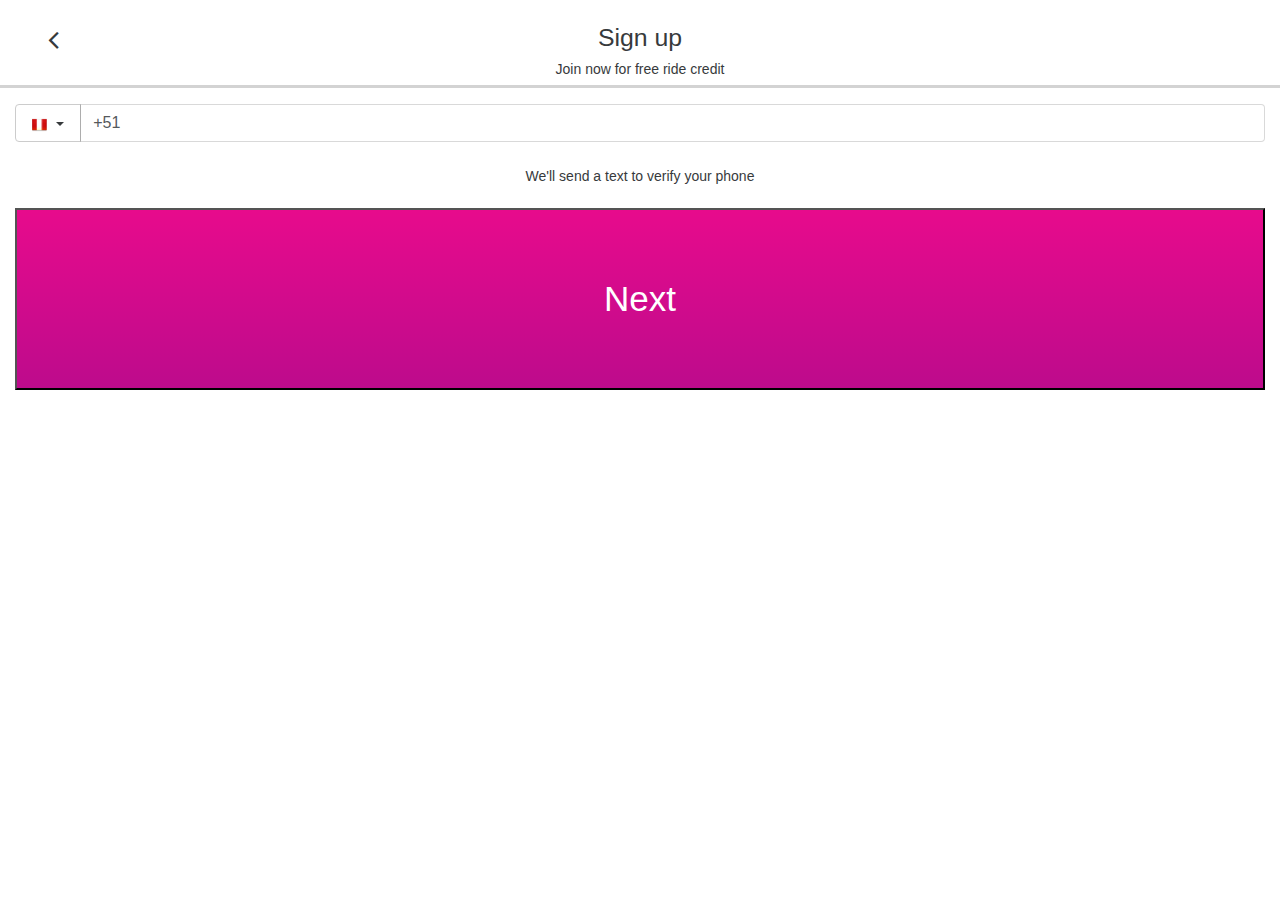
==== index.html @ caa19fae "realizando lyft" ====
<!DOCTYPE html>
<html lang="en">
<head>
	<meta charset="utf-8">
  	<meta name="viewport" content="width=device-width">
	<meta name="viewport" content="width=device-width, initial-scale=1.0">
	<link rel="stylesheet" type="text/css" href="css/bootstrap.min.css">
	<!-- <link rel="stylesheet" type="text/css" href="css/font/flaticon.css"> -->
	<link rel="stylesheet" type="text/css" href="css/fonts/font-awesome.min.css">
	<link rel="stylesheet" type="text/css" href="css/main.css">
	<!-- <link rel="stylesheet" type="text/css" href="index.html"> -->
	<title>Demo Lyft</title>
</head>
<body>
	<section class="container-fluid">
		<!-- <article class="row intro">
			<img src="img/logo-lyft.png" width="110px" class="logoIntro">
		</article>
		<article class="row">
			<img src="img/logo-lyft.png" width="100px" class="videoLogo">		
			<video autoplay loop muted id="videoPlay">
				<source src="img/leonardsoosaymissfitmp4.mp4" type="video/mp4">
			</video>
			<div class="videoBotones">
				<div class="contenedorBoton">
					<button class="btn-outline-secondary btn botonLog btn-lg">Log in</button>
					<button class="btn-outline-secondary btn botonSign btn-lg">Sign up</button>
				</div>
			</div>
		</article> -->
		<article class="row">
			<div class="validacion">
				<div class="text-xs-center">
					<h3 class="p-t-2">
						<span class="fa-angle-left fa fa-1x m-l-3 firstAngle"></span> Sign up
					</h3>
					<p class="credit">Join now for free ride credit</p>
				</div>
				<div class="container-fluid">
					<form class="form-group" id="form-cell" method="post" novalidate action="javascript:void(0)">
						<div class="input-group">
							<div class="input-group-btn">
								<button type="button" class="btn btn-secondary dropdown-toggle" data-toggle="dropdown" aria-haspopup="true" aria-expanded="false">
        	  						<img src="img/peru_flag.png" width="15px">
								</button>
							</div>
							<input type="tel" name="input-cell" maxlength="12" class="form-control" value="+51" id="input-cell">
						</div>
						<label for="input-cell" generated="true" class="error estiloError m-l-2"></label>
						<p class="text-xs-center">We'll send a text to verify your phone</p>
						<input class="botoNext" type="submit" id="accept-button" value="Next">
					</form>
				</div>
			</div>
		</article>
	</section>
	<script type="text/javascript" src="js/jquery.min.js"></script>
	<script type="text/javascript" src="js/jquery.validate.min.js"></script>
	<script type="text/javascript" src="js/bootstrap.min.js"></script>
	<script type="text/javascript" src="js/validation.js"></script>
	<script type="text/javascript" src="js/app.js"></script>
</body>
</html>
---- css/font/flaticon.css ----
/*
  	Flaticon icon font: Flaticon
  	Creation date: 22/06/2016 15:28
  	*/

@font-face {
  font-family: "Flaticon";
  src: url("./Flaticon.eot");
  src: url("./Flaticon.eot?#iefix") format("embedded-opentype"),
       url("./Flaticon.woff") format("woff"),
       url("./Flaticon.ttf") format("truetype"),
       url("./Flaticon.svg#Flaticon") format("svg");
  font-weight: normal;
  font-style: normal;
}

@media screen and (-webkit-min-device-pixel-ratio:0) {
  @font-face {
    font-family: "Flaticon";
    src: url("./Flaticon.svg#Flaticon") format("svg");
  }
}

[class^="flaticon-"]:before, [class*=" flaticon-"]:before,
[class^="flaticon-"]:after, [class*=" flaticon-"]:after {   
  font-family: Flaticon;
        font-size: 40px;
font-style: normal;
margin-left: 20px;
}

.flaticon-abyssinian-cat:before { content: "\f100"; }
.flaticon-american-curl-cat:before { content: "\f101"; }
.flaticon-ashera-cat:before { content: "\f102"; }
.flaticon-bengal-cat:before { content: "\f103"; }
.flaticon-british-shorthair-cat:before { content: "\f104"; }
.flaticon-cornish-rex-cat:before { content: "\f105"; }
.flaticon-devon-rex-cat:before { content: "\f106"; }
.flaticon-egyptian-cat:before { content: "\f107"; }
.flaticon-exotic-shorthair-cat:before { content: "\f108"; }
.flaticon-japanese-bobtail-cat:before { content: "\f109"; }
.flaticon-javanese-cat:before { content: "\f10a"; }
.flaticon-kuril-bobtail-cat:before { content: "\f10b"; }
.flaticon-maine-coon-cat:before { content: "\f10c"; }
.flaticon-norwegian-forest-cat:before { content: "\f10d"; }
.flaticon-oriental-cat:before { content: "\f10e"; }
.flaticon-persian-cat:before { content: "\f10f"; }
.flaticon-peterbald-cat:before { content: "\f110"; }
.flaticon-pixie-bob-cat:before { content: "\f111"; }
.flaticon-ragdoll-cat:before { content: "\f112"; }
.flaticon-russian-blue-cat:before { content: "\f113"; }
.flaticon-savannah-cat:before { content: "\f114"; }
.flaticon-scottish-fold-cat:before { content: "\f115"; }
.flaticon-selkirk-rex-cat:before { content: "\f116"; }
.flaticon-siamese-cat:before { content: "\f117"; }
.flaticon-siberian-cat:before { content: "\f118"; }
.flaticon-singapura-cat:before { content: "\f119"; }
.flaticon-snowshoe-cat:before { content: "\f11a"; }
.flaticon-sphynx-cat:before { content: "\f11b"; }
.flaticon-toyger-cat:before { content: "\f11c"; }
.flaticon-turkish-angora-cat:before { content: "\f11d"; }
---- css/main.css ----
*{
    padding: 0;
    margin: 0;
    box-sizing: border-box;
}

body{
    background-color: black;
}

.intro{
    height: 100vh;
    /* width: 100%; */
    background: linear-gradient(#79085d, #E80B8C,#79085d);
}

.logoIntro{
    position: absolute;
    bottom: 0;
    left: 0;
    right: 0;
    margin: auto;
}

.videoLogo{
    margin: auto;
    left: 0;
    right: 0;
    position: absolute;
}

#videoPlay{
    height: 108vh;
    top: 0;
    bottom: 0;
    position: fixed;
    z-index: -1;
    left: 0;
    right: 0;
}

.videoBotones{
    position: relative;
    height: 100vh;
}

.contenedorBoton{
    position: absolute;
    bottom: 0;
    margin: 30px auto;
    max-width: 313px;
    left: 0;
    right: 0
}

.botonLog, .botonSign{
    color: white;
    font-size: 20px;
    padding: 5.5% 14%;
}

.botonLog{
    padding: 5% 15.5%;
    border: 1px solid;
}

.botonSign{
    background: linear-gradient(to right, #860bb9, #E80B8C);
    border: none;
}

.contenedorVideo img{
    position: absolute;
    left: 0;
    right: 0;
    margin: auto;
    top: 55px;
}

.validacion{
    background-color: white;
    height: 100vh;
    width: 100%;
    position: relative;
}

.validacion h3 {
    font-size: 155%;
}

.fa-angle-left:before {
    font-size: 30px;
}

.fa{
    display: table-cell;
}

h3 span{
    position: absolute;
    left: 0;
}

.validacion p {
    padding-bottom: 5px;
    font-size: 14px;
}

.botoNext {
    background: linear-gradient(#E70B8C, #BD0B8C);
    width: 100%;
    font-size: 35px;
    padding: 5%;
    left: 0;
    color: white;
    /*position: absolute;*/
    bottom: 0;
}

.inputCell, .usuario{
    margin: -5px auto;
    max-width: 290px;
}

.credit{
    border-bottom: 3px solid lightgray;
}

.iconoDatos {
    background: none;
    border-right: 0;
    /* border-right: 0; */
}

.datos1 {
    border-left: 0;
    border-right: 0;
}
.datos1, .datos2 {
    width: 50% !important;
}

.datos2, .datos3 {
    border-left: 0;
}

.estiloError{
    font-style: italic;
    color: #d60092;
}

/*.menu {
    border: none;
}

.contenedorMenu {
    border-top: 1px solid rgba(203, 220, 226, 0.24);
    padding: 5px 0 5px 0;
}

.listaMenu {
    color: inherit;
    position: relative;
    top: 12px;
}*/

.imagePerfil {
    background-image: url(../img/image-perfil.jpg);
    height: 50%;
    background-size: cover;
    background-position-x: -71px;
}

.ins-desde{
    font-size: 12px;
    background-color: rgb(225, 231, 234);
    color: #797f84;
    padding: 5px;
}

.icon-info{
    font-size: 26px;
    text-align: center;
}

.caja-col-info{
    margin-bottom: 15px;
}

article [name="code-tel"]{
    width: 30px;
    text-align: center;
    border: 0;
    border-bottom: 1px solid black;
    height: 30px;
    margin: -3px;
    vertical-align: top;
}

.conten-code{
    margin: 35px auto;
    max-width: 265px;
}

.user-datos .col-xs-4:last-child {
    text-align: -webkit-right;
}

.user-datos{
    position: absolute;
    z-index: -1;
}
.caja-mapa {
    width: 85%;
    border-radius: 15px;
    padding: 5px 0 5px 0;
    margin: 10px;
}

.botones-map{
    position: relative;
    bottom: 0;
    left: 0;
    right: 0;
}

.boton-map{
    background: linear-gradient(#E70B8C, #BD0B8C);
    width: 100%;
    font-size: 35px;
    padding: 5%;
    /* left: 0; */
    color: white;
}

.img-menu{
    height: 120px;
    border-radius: 50%;
    width: 130px;
    padding: 6px;
    border: 1px solid #c9d7e6;
    margin: 5px auto;
}

.list-menu{
    border-top: 1px solid #dadada;
    padding: 10px 0;
}

.list-menu input{
    background: none;
    text-align: left;
}

.profile-map{
    background: white;
    height: 100vh;
    width: 70%;
    /*position: absolute;*/
}

.profile-map:before {
    content: "";
    width: 100%;
    height: 100vh;
    background: linear-gradient(rgba(65, 7, 76, 0.67) 34%,rgba(243, 12, 150, 0.66));
    position: absolute;
    z-index: -1;
}

.desde-drive{
    margin: auto;
    /* max-width: 195px; */
    background: cadetblue;
    /* width: 100%; */
    padding-left: 10px;
    /*height: 100%;*/
}
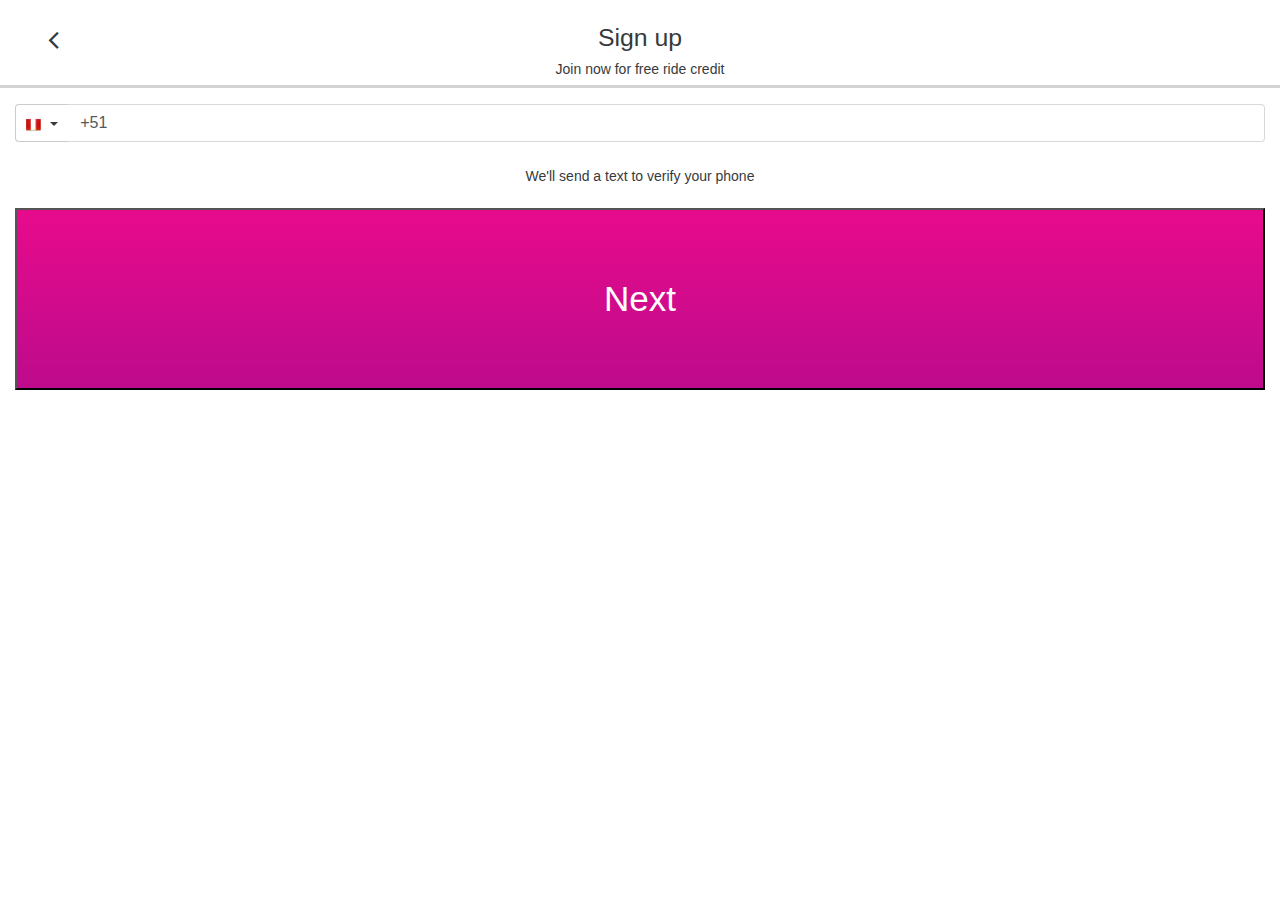
==== commit e7cc5459: "continuando lyft" ====
--- a/index.html
+++ b/index.html
@@ -6,6 +6,7 @@
 	<meta name="viewport" content="width=device-width, initial-scale=1.0">
 	<link rel="stylesheet" type="text/css" href="css/bootstrap.min.css">
 	<!-- <link rel="stylesheet" type="text/css" href="css/font/flaticon.css"> -->
+	<link rel="stylesheet" type="text/css" href="css/sweetalert.css">
 	<link rel="stylesheet" type="text/css" href="css/fonts/font-awesome.min.css">
 	<link rel="stylesheet" type="text/css" href="css/main.css">
 	<!-- <link rel="stylesheet" type="text/css" href="index.html"> -->
@@ -44,11 +45,12 @@
         	  						<img src="img/peru_flag.png" width="15px">
 								</button>
 							</div>
-							<input type="tel" name="input-cell" maxlength="12" class="form-control" value="+51" id="input-cell">
+							<span class="input-group-addon iconoDatos">+51</span>
+							<input type="tel" name="inputCell" maxlength="9" class="form-control" id="inputCell" required>
 						</div>
-						<label for="input-cell" generated="true" class="error estiloError m-l-2"></label>
+						<label for="inputCell" generated="true" class="error estiloError m-l-2"></label>
 						<p class="text-xs-center">We'll send a text to verify your phone</p>
-						<input class="botoNext" type="submit" id="accept-button" value="Next">
+						<input class="botoNext btn-num-random" type="submit" id="accept-button" value="Next">
 					</form>
 				</div>
 			</div>
@@ -57,7 +59,9 @@
 	<script type="text/javascript" src="js/jquery.min.js"></script>
 	<script type="text/javascript" src="js/jquery.validate.min.js"></script>
 	<script type="text/javascript" src="js/bootstrap.min.js"></script>
+	<script src="js/sweetalert.min.js"></script>
 	<script type="text/javascript" src="js/validation.js"></script>
+	<script type="text/javascript" src="js/main.js"></script>
 	<script type="text/javascript" src="js/app.js"></script>
 </body>
 </html>--- a/css/sweetalert.css
+++ b/css/sweetalert.css
@@ -0,0 +1,932 @@
+body.stop-scrolling {
+  height: 100%;
+  overflow: hidden; }
+
+.sweet-overlay {
+  background-color: black;
+  /* IE8 */
+  -ms-filter: "progid:DXImageTransform.Microsoft.Alpha(Opacity=40)";
+  /* IE8 */
+  background-color: rgba(0, 0, 0, 0.4);
+  position: fixed;
+  left: 0;
+  right: 0;
+  top: 0;
+  bottom: 0;
+  display: none;
+  z-index: 10000; }
+
+.sweet-alert {
+  background-color: white;
+  font-family: 'Open Sans', 'Helvetica Neue', Helvetica, Arial, sans-serif;
+  width: 478px;
+  padding: 17px;
+  border-radius: 5px;
+  text-align: center;
+  position: fixed;
+  left: 50%;
+  top: 50%;
+  margin-left: -256px;
+  margin-top: -200px;
+  overflow: hidden;
+  display: none;
+  z-index: 99999; }
+  @media all and (max-width: 540px) {
+    .sweet-alert {
+      width: auto;
+      margin-left: 0;
+      margin-right: 0;
+      left: 15px;
+      right: 15px; } }
+  .sweet-alert h2 {
+    color: #575757;
+    font-size: 30px;
+    text-align: center;
+    font-weight: 600;
+    text-transform: none;
+    position: relative;
+    margin: 25px 0;
+    padding: 0;
+    line-height: 40px;
+    display: block; }
+  .sweet-alert p {
+    color: #797979;
+    font-size: 16px;
+    text-align: center;
+    font-weight: 300;
+    position: relative;
+    text-align: inherit;
+    float: none;
+    margin: 0;
+    padding: 0;
+    line-height: normal; }
+  .sweet-alert fieldset {
+    border: none;
+    position: relative; }
+  .sweet-alert .sa-error-container {
+    background-color: #f1f1f1;
+    margin-left: -17px;
+    margin-right: -17px;
+    overflow: hidden;
+    padding: 0 10px;
+    max-height: 0;
+    webkit-transition: padding 0.15s, max-height 0.15s;
+    transition: padding 0.15s, max-height 0.15s; }
+    .sweet-alert .sa-error-container.show {
+      padding: 10px 0;
+      max-height: 100px;
+      webkit-transition: padding 0.2s, max-height 0.2s;
+      transition: padding 0.25s, max-height 0.25s; }
+    .sweet-alert .sa-error-container .icon {
+      display: inline-block;
+      width: 24px;
+      height: 24px;
+      border-radius: 50%;
+      background-color: #ea7d7d;
+      color: white;
+      line-height: 24px;
+      text-align: center;
+      margin-right: 3px; }
+    .sweet-alert .sa-error-container p {
+      display: inline-block; }
+  .sweet-alert .sa-input-error {
+    position: absolute;
+    top: 29px;
+    right: 26px;
+    width: 20px;
+    height: 20px;
+    opacity: 0;
+    -webkit-transform: scale(0.5);
+    transform: scale(0.5);
+    -webkit-transform-origin: 50% 50%;
+    transform-origin: 50% 50%;
+    -webkit-transition: all 0.1s;
+    transition: all 0.1s; }
+    .sweet-alert .sa-input-error::before, .sweet-alert .sa-input-error::after {
+      content: "";
+      width: 20px;
+      height: 6px;
+      background-color: #f06e57;
+      border-radius: 3px;
+      position: absolute;
+      top: 50%;
+      margin-top: -4px;
+      left: 50%;
+      margin-left: -9px; }
+    .sweet-alert .sa-input-error::before {
+      -webkit-transform: rotate(-45deg);
+      transform: rotate(-45deg); }
+    .sweet-alert .sa-input-error::after {
+      -webkit-transform: rotate(45deg);
+      transform: rotate(45deg); }
+    .sweet-alert .sa-input-error.show {
+      opacity: 1;
+      -webkit-transform: scale(1);
+      transform: scale(1); }
+  .sweet-alert input {
+    width: 100%;
+    box-sizing: border-box;
+    border-radius: 3px;
+    border: 1px solid #d7d7d7;
+    height: 43px;
+    margin-top: 10px;
+    margin-bottom: 17px;
+    font-size: 18px;
+    box-shadow: inset 0px 1px 1px rgba(0, 0, 0, 0.06);
+    padding: 0 12px;
+    display: none;
+    -webkit-transition: all 0.3s;
+    transition: all 0.3s; }
+    .sweet-alert input:focus {
+      outline: none;
+      box-shadow: 0px 0px 3px #c4e6f5;
+      border: 1px solid #b4dbed; }
+      .sweet-alert input:focus::-moz-placeholder {
+        transition: opacity 0.3s 0.03s ease;
+        opacity: 0.5; }
+      .sweet-alert input:focus:-ms-input-placeholder {
+        transition: opacity 0.3s 0.03s ease;
+        opacity: 0.5; }
+      .sweet-alert input:focus::-webkit-input-placeholder {
+        transition: opacity 0.3s 0.03s ease;
+        opacity: 0.5; }
+    .sweet-alert input::-moz-placeholder {
+      color: #bdbdbd; }
+    .sweet-alert input:-ms-input-placeholder {
+      color: #bdbdbd; }
+    .sweet-alert input::-webkit-input-placeholder {
+      color: #bdbdbd; }
+  .sweet-alert.show-input input {
+    display: block; }
+  .sweet-alert .sa-confirm-button-container {
+    display: inline-block;
+    position: relative; }
+  .sweet-alert .la-ball-fall {
+    position: absolute;
+    left: 50%;
+    top: 50%;
+    margin-left: -27px;
+    margin-top: 4px;
+    opacity: 0;
+    visibility: hidden; }
+  .sweet-alert button {
+    background-color: #8CD4F5;
+    color: white;
+    border: none;
+    box-shadow: none;
+    font-size: 17px;
+    font-weight: 500;
+    -webkit-border-radius: 4px;
+    border-radius: 5px;
+    padding: 10px 32px;
+    margin: 26px 5px 0 5px;
+    cursor: pointer; }
+    .sweet-alert button:focus {
+      outline: none;
+      box-shadow: 0 0 2px rgba(128, 179, 235, 0.5), inset 0 0 0 1px rgba(0, 0, 0, 0.05); }
+    .sweet-alert button:hover {
+      background-color: #7ecff4; }
+    .sweet-alert button:active {
+      background-color: #5dc2f1; }
+    .sweet-alert button.cancel {
+      background-color: #C1C1C1; }
+      .sweet-alert button.cancel:hover {
+        background-color: #b9b9b9; }
+      .sweet-alert button.cancel:active {
+        background-color: #a8a8a8; }
+      .sweet-alert button.cancel:focus {
+        box-shadow: rgba(197, 205, 211, 0.8) 0px 0px 2px, rgba(0, 0, 0, 0.0470588) 0px 0px 0px 1px inset !important; }
+    .sweet-alert button[disabled] {
+      opacity: .6;
+      cursor: default; }
+    .sweet-alert button.confirm[disabled] {
+      color: transparent; }
+      .sweet-alert button.confirm[disabled] ~ .la-ball-fall {
+        opacity: 1;
+        visibility: visible;
+        transition-delay: 0s; }
+    .sweet-alert button::-moz-focus-inner {
+      border: 0; }
+  .sweet-alert[data-has-cancel-button=false] button {
+    box-shadow: none !important; }
+  .sweet-alert[data-has-confirm-button=false][data-has-cancel-button=false] {
+    padding-bottom: 40px; }
+  .sweet-alert .sa-icon {
+    width: 80px;
+    height: 80px;
+    border: 4px solid gray;
+    -webkit-border-radius: 40px;
+    border-radius: 40px;
+    border-radius: 50%;
+    margin: 20px auto;
+    padding: 0;
+    position: relative;
+    box-sizing: content-box; }
+    .sweet-alert .sa-icon.sa-error {
+      border-color: #F27474; }
+      .sweet-alert .sa-icon.sa-error .sa-x-mark {
+        position: relative;
+        display: block; }
+      .sweet-alert .sa-icon.sa-error .sa-line {
+        position: absolute;
+        height: 5px;
+        width: 47px;
+        background-color: #F27474;
+        display: block;
+        top: 37px;
+        border-radius: 2px; }
+        .sweet-alert .sa-icon.sa-error .sa-line.sa-left {
+          -webkit-transform: rotate(45deg);
+          transform: rotate(45deg);
+          left: 17px; }
+        .sweet-alert .sa-icon.sa-error .sa-line.sa-right {
+          -webkit-transform: rotate(-45deg);
+          transform: rotate(-45deg);
+          right: 16px; }
+    .sweet-alert .sa-icon.sa-warning {
+      border-color: #F8BB86; }
+      .sweet-alert .sa-icon.sa-warning .sa-body {
+        position: absolute;
+        width: 5px;
+        height: 47px;
+        left: 50%;
+        top: 10px;
+        -webkit-border-radius: 2px;
+        border-radius: 2px;
+        margin-left: -2px;
+        background-color: #F8BB86; }
+      .sweet-alert .sa-icon.sa-warning .sa-dot {
+        position: absolute;
+        width: 7px;
+        height: 7px;
+        -webkit-border-radius: 50%;
+        border-radius: 50%;
+        margin-left: -3px;
+        left: 50%;
+        bottom: 10px;
+        background-color: #F8BB86; }
+    .sweet-alert .sa-icon.sa-info {
+      border-color: #C9DAE1; }
+      .sweet-alert .sa-icon.sa-info::before {
+        content: "";
+        position: absolute;
+        width: 5px;
+        height: 29px;
+        left: 50%;
+        bottom: 17px;
+        border-radius: 2px;
+        margin-left: -2px;
+        background-color: #C9DAE1; }
+      .sweet-alert .sa-icon.sa-info::after {
+        content: "";
+        position: absolute;
+        width: 7px;
+        height: 7px;
+        border-radius: 50%;
+        margin-left: -3px;
+        top: 19px;
+        background-color: #C9DAE1; }
+    .sweet-alert .sa-icon.sa-success {
+      border-color: #A5DC86; }
+      .sweet-alert .sa-icon.sa-success::before, .sweet-alert .sa-icon.sa-success::after {
+        content: '';
+        -webkit-border-radius: 40px;
+        border-radius: 40px;
+        border-radius: 50%;
+        position: absolute;
+        width: 60px;
+        height: 120px;
+        background: white;
+        -webkit-transform: rotate(45deg);
+        transform: rotate(45deg); }
+      .sweet-alert .sa-icon.sa-success::before {
+        -webkit-border-radius: 120px 0 0 120px;
+        border-radius: 120px 0 0 120px;
+        top: -7px;
+        left: -33px;
+        -webkit-transform: rotate(-45deg);
+        transform: rotate(-45deg);
+        -webkit-transform-origin: 60px 60px;
+        transform-origin: 60px 60px; }
+      .sweet-alert .sa-icon.sa-success::after {
+        -webkit-border-radius: 0 120px 120px 0;
+        border-radius: 0 120px 120px 0;
+        top: -11px;
+        left: 30px;
+        -webkit-transform: rotate(-45deg);
+        transform: rotate(-45deg);
+        -webkit-transform-origin: 0px 60px;
+        transform-origin: 0px 60px; }
+      .sweet-alert .sa-icon.sa-success .sa-placeholder {
+        width: 80px;
+        height: 80px;
+        border: 4px solid rgba(165, 220, 134, 0.2);
+        -webkit-border-radius: 40px;
+        border-radius: 40px;
+        border-radius: 50%;
+        box-sizing: content-box;
+        position: absolute;
+        left: -4px;
+        top: -4px;
+        z-index: 2; }
+      .sweet-alert .sa-icon.sa-success .sa-fix {
+        width: 5px;
+        height: 90px;
+        background-color: white;
+        position: absolute;
+        left: 28px;
+        top: 8px;
+        z-index: 1;
+        -webkit-transform: rotate(-45deg);
+        transform: rotate(-45deg); }
+      .sweet-alert .sa-icon.sa-success .sa-line {
+        height: 5px;
+        background-color: #A5DC86;
+        display: block;
+        border-radius: 2px;
+        position: absolute;
+        z-index: 2; }
+        .sweet-alert .sa-icon.sa-success .sa-line.sa-tip {
+          width: 25px;
+          left: 14px;
+          top: 46px;
+          -webkit-transform: rotate(45deg);
+          transform: rotate(45deg); }
+        .sweet-alert .sa-icon.sa-success .sa-line.sa-long {
+          width: 47px;
+          right: 8px;
+          top: 38px;
+          -webkit-transform: rotate(-45deg);
+          transform: rotate(-45deg); }
+    .sweet-alert .sa-icon.sa-custom {
+      background-size: contain;
+      border-radius: 0;
+      border: none;
+      background-position: center center;
+      background-repeat: no-repeat; }
+
+/*
+ * Animations
+ */
+@-webkit-keyframes showSweetAlert {
+  0% {
+    transform: scale(0.7);
+    -webkit-transform: scale(0.7); }
+  45% {
+    transform: scale(1.05);
+    -webkit-transform: scale(1.05); }
+  80% {
+    transform: scale(0.95);
+    -webkit-transform: scale(0.95); }
+  100% {
+    transform: scale(1);
+    -webkit-transform: scale(1); } }
+
+@keyframes showSweetAlert {
+  0% {
+    transform: scale(0.7);
+    -webkit-transform: scale(0.7); }
+  45% {
+    transform: scale(1.05);
+    -webkit-transform: scale(1.05); }
+  80% {
+    transform: scale(0.95);
+    -webkit-transform: scale(0.95); }
+  100% {
+    transform: scale(1);
+    -webkit-transform: scale(1); } }
+
+@-webkit-keyframes hideSweetAlert {
+  0% {
+    transform: scale(1);
+    -webkit-transform: scale(1); }
+  100% {
+    transform: scale(0.5);
+    -webkit-transform: scale(0.5); } }
+
+@keyframes hideSweetAlert {
+  0% {
+    transform: scale(1);
+    -webkit-transform: scale(1); }
+  100% {
+    transform: scale(0.5);
+    -webkit-transform: scale(0.5); } }
+
+@-webkit-keyframes slideFromTop {
+  0% {
+    top: 0%; }
+  100% {
+    top: 50%; } }
+
+@keyframes slideFromTop {
+  0% {
+    top: 0%; }
+  100% {
+    top: 50%; } }
+
+@-webkit-keyframes slideToTop {
+  0% {
+    top: 50%; }
+  100% {
+    top: 0%; } }
+
+@keyframes slideToTop {
+  0% {
+    top: 50%; }
+  100% {
+    top: 0%; } }
+
+@-webkit-keyframes slideFromBottom {
+  0% {
+    top: 70%; }
+  100% {
+    top: 50%; } }
+
+@keyframes slideFromBottom {
+  0% {
+    top: 70%; }
+  100% {
+    top: 50%; } }
+
+@-webkit-keyframes slideToBottom {
+  0% {
+    top: 50%; }
+  100% {
+    top: 70%; } }
+
+@keyframes slideToBottom {
+  0% {
+    top: 50%; }
+  100% {
+    top: 70%; } }
+
+.showSweetAlert[data-animation=pop] {
+  -webkit-animation: showSweetAlert 0.3s;
+  animation: showSweetAlert 0.3s; }
+
+.showSweetAlert[data-animation=none] {
+  -webkit-animation: none;
+  animation: none; }
+
+.showSweetAlert[data-animation=slide-from-top] {
+  -webkit-animation: slideFromTop 0.3s;
+  animation: slideFromTop 0.3s; }
+
+.showSweetAlert[data-animation=slide-from-bottom] {
+  -webkit-animation: slideFromBottom 0.3s;
+  animation: slideFromBottom 0.3s; }
+
+.hideSweetAlert[data-animation=pop] {
+  -webkit-animation: hideSweetAlert 0.2s;
+  animation: hideSweetAlert 0.2s; }
+
+.hideSweetAlert[data-animation=none] {
+  -webkit-animation: none;
+  animation: none; }
+
+.hideSweetAlert[data-animation=slide-from-top] {
+  -webkit-animation: slideToTop 0.4s;
+  animation: slideToTop 0.4s; }
+
+.hideSweetAlert[data-animation=slide-from-bottom] {
+  -webkit-animation: slideToBottom 0.3s;
+  animation: slideToBottom 0.3s; }
+
+@-webkit-keyframes animateSuccessTip {
+  0% {
+    width: 0;
+    left: 1px;
+    top: 19px; }
+  54% {
+    width: 0;
+    left: 1px;
+    top: 19px; }
+  70% {
+    width: 50px;
+    left: -8px;
+    top: 37px; }
+  84% {
+    width: 17px;
+    left: 21px;
+    top: 48px; }
+  100% {
+    width: 25px;
+    left: 14px;
+    top: 45px; } }
+
+@keyframes animateSuccessTip {
+  0% {
+    width: 0;
+    left: 1px;
+    top: 19px; }
+  54% {
+    width: 0;
+    left: 1px;
+    top: 19px; }
+  70% {
+    width: 50px;
+    left: -8px;
+    top: 37px; }
+  84% {
+    width: 17px;
+    left: 21px;
+    top: 48px; }
+  100% {
+    width: 25px;
+    left: 14px;
+    top: 45px; } }
+
+@-webkit-keyframes animateSuccessLong {
+  0% {
+    width: 0;
+    right: 46px;
+    top: 54px; }
+  65% {
+    width: 0;
+    right: 46px;
+    top: 54px; }
+  84% {
+    width: 55px;
+    right: 0px;
+    top: 35px; }
+  100% {
+    width: 47px;
+    right: 8px;
+    top: 38px; } }
+
+@keyframes animateSuccessLong {
+  0% {
+    width: 0;
+    right: 46px;
+    top: 54px; }
+  65% {
+    width: 0;
+    right: 46px;
+    top: 54px; }
+  84% {
+    width: 55px;
+    right: 0px;
+    top: 35px; }
+  100% {
+    width: 47px;
+    right: 8px;
+    top: 38px; } }
+
+@-webkit-keyframes rotatePlaceholder {
+  0% {
+    transform: rotate(-45deg);
+    -webkit-transform: rotate(-45deg); }
+  5% {
+    transform: rotate(-45deg);
+    -webkit-transform: rotate(-45deg); }
+  12% {
+    transform: rotate(-405deg);
+    -webkit-transform: rotate(-405deg); }
+  100% {
+    transform: rotate(-405deg);
+    -webkit-transform: rotate(-405deg); } }
+
+@keyframes rotatePlaceholder {
+  0% {
+    transform: rotate(-45deg);
+    -webkit-transform: rotate(-45deg); }
+  5% {
+    transform: rotate(-45deg);
+    -webkit-transform: rotate(-45deg); }
+  12% {
+    transform: rotate(-405deg);
+    -webkit-transform: rotate(-405deg); }
+  100% {
+    transform: rotate(-405deg);
+    -webkit-transform: rotate(-405deg); } }
+
+.animateSuccessTip {
+  -webkit-animation: animateSuccessTip 0.75s;
+  animation: animateSuccessTip 0.75s; }
+
+.animateSuccessLong {
+  -webkit-animation: animateSuccessLong 0.75s;
+  animation: animateSuccessLong 0.75s; }
+
+.sa-icon.sa-success.animate::after {
+  -webkit-animation: rotatePlaceholder 4.25s ease-in;
+  animation: rotatePlaceholder 4.25s ease-in; }
+
+@-webkit-keyframes animateErrorIcon {
+  0% {
+    transform: rotateX(100deg);
+    -webkit-transform: rotateX(100deg);
+    opacity: 0; }
+  100% {
+    transform: rotateX(0deg);
+    -webkit-transform: rotateX(0deg);
+    opacity: 1; } }
+
+@keyframes animateErrorIcon {
+  0% {
+    transform: rotateX(100deg);
+    -webkit-transform: rotateX(100deg);
+    opacity: 0; }
+  100% {
+    transform: rotateX(0deg);
+    -webkit-transform: rotateX(0deg);
+    opacity: 1; } }
+
+.animateErrorIcon {
+  -webkit-animation: animateErrorIcon 0.5s;
+  animation: animateErrorIcon 0.5s; }
+
+@-webkit-keyframes animateXMark {
+  0% {
+    transform: scale(0.4);
+    -webkit-transform: scale(0.4);
+    margin-top: 26px;
+    opacity: 0; }
+  50% {
+    transform: scale(0.4);
+    -webkit-transform: scale(0.4);
+    margin-top: 26px;
+    opacity: 0; }
+  80% {
+    transform: scale(1.15);
+    -webkit-transform: scale(1.15);
+    margin-top: -6px; }
+  100% {
+    transform: scale(1);
+    -webkit-transform: scale(1);
+    margin-top: 0;
+    opacity: 1; } }
+
+@keyframes animateXMark {
+  0% {
+    transform: scale(0.4);
+    -webkit-transform: scale(0.4);
+    margin-top: 26px;
+    opacity: 0; }
+  50% {
+    transform: scale(0.4);
+    -webkit-transform: scale(0.4);
+    margin-top: 26px;
+    opacity: 0; }
+  80% {
+    transform: scale(1.15);
+    -webkit-transform: scale(1.15);
+    margin-top: -6px; }
+  100% {
+    transform: scale(1);
+    -webkit-transform: scale(1);
+    margin-top: 0;
+    opacity: 1; } }
+
+.animateXMark {
+  -webkit-animation: animateXMark 0.5s;
+  animation: animateXMark 0.5s; }
+
+@-webkit-keyframes pulseWarning {
+  0% {
+    border-color: #F8D486; }
+  100% {
+    border-color: #F8BB86; } }
+
+@keyframes pulseWarning {
+  0% {
+    border-color: #F8D486; }
+  100% {
+    border-color: #F8BB86; } }
+
+.pulseWarning {
+  -webkit-animation: pulseWarning 0.75s infinite alternate;
+  animation: pulseWarning 0.75s infinite alternate; }
+
+@-webkit-keyframes pulseWarningIns {
+  0% {
+    background-color: #F8D486; }
+  100% {
+    background-color: #F8BB86; } }
+
+@keyframes pulseWarningIns {
+  0% {
+    background-color: #F8D486; }
+  100% {
+    background-color: #F8BB86; } }
+
+.pulseWarningIns {
+  -webkit-animation: pulseWarningIns 0.75s infinite alternate;
+  animation: pulseWarningIns 0.75s infinite alternate; }
+
+@-webkit-keyframes rotate-loading {
+  0% {
+    transform: rotate(0deg); }
+  100% {
+    transform: rotate(360deg); } }
+
+@keyframes rotate-loading {
+  0% {
+    transform: rotate(0deg); }
+  100% {
+    transform: rotate(360deg); } }
+
+/* Internet Explorer 9 has some special quirks that are fixed here */
+/* The icons are not animated. */
+/* This file is automatically merged into sweet-alert.min.js through Gulp */
+/* Error icon */
+.sweet-alert .sa-icon.sa-error .sa-line.sa-left {
+  -ms-transform: rotate(45deg) \9; }
+
+.sweet-alert .sa-icon.sa-error .sa-line.sa-right {
+  -ms-transform: rotate(-45deg) \9; }
+
+/* Success icon */
+.sweet-alert .sa-icon.sa-success {
+  border-color: transparent\9; }
+
+.sweet-alert .sa-icon.sa-success .sa-line.sa-tip {
+  -ms-transform: rotate(45deg) \9; }
+
+.sweet-alert .sa-icon.sa-success .sa-line.sa-long {
+  -ms-transform: rotate(-45deg) \9; }
+
+/*!
+ * Load Awesome v1.1.0 (http://github.danielcardoso.net/load-awesome/)
+ * Copyright 2015 Daniel Cardoso <@DanielCardoso>
+ * Licensed under MIT
+ */
+.la-ball-fall,
+.la-ball-fall > div {
+  position: relative;
+  -webkit-box-sizing: border-box;
+  -moz-box-sizing: border-box;
+  box-sizing: border-box; }
+
+.la-ball-fall {
+  display: block;
+  font-size: 0;
+  color: #fff; }
+
+.la-ball-fall.la-dark {
+  color: #333; }
+
+.la-ball-fall > div {
+  display: inline-block;
+  float: none;
+  background-color: currentColor;
+  border: 0 solid currentColor; }
+
+.la-ball-fall {
+  width: 54px;
+  height: 18px; }
+
+.la-ball-fall > div {
+  width: 10px;
+  height: 10px;
+  margin: 4px;
+  border-radius: 100%;
+  opacity: 0;
+  -webkit-animation: ball-fall 1s ease-in-out infinite;
+  -moz-animation: ball-fall 1s ease-in-out infinite;
+  -o-animation: ball-fall 1s ease-in-out infinite;
+  animation: ball-fall 1s ease-in-out infinite; }
+
+.la-ball-fall > div:nth-child(1) {
+  -webkit-animation-delay: -200ms;
+  -moz-animation-delay: -200ms;
+  -o-animation-delay: -200ms;
+  animation-delay: -200ms; }
+
+.la-ball-fall > div:nth-child(2) {
+  -webkit-animation-delay: -100ms;
+  -moz-animation-delay: -100ms;
+  -o-animation-delay: -100ms;
+  animation-delay: -100ms; }
+
+.la-ball-fall > div:nth-child(3) {
+  -webkit-animation-delay: 0ms;
+  -moz-animation-delay: 0ms;
+  -o-animation-delay: 0ms;
+  animation-delay: 0ms; }
+
+.la-ball-fall.la-sm {
+  width: 26px;
+  height: 8px; }
+
+.la-ball-fall.la-sm > div {
+  width: 4px;
+  height: 4px;
+  margin: 2px; }
+
+.la-ball-fall.la-2x {
+  width: 108px;
+  height: 36px; }
+
+.la-ball-fall.la-2x > div {
+  width: 20px;
+  height: 20px;
+  margin: 8px; }
+
+.la-ball-fall.la-3x {
+  width: 162px;
+  height: 54px; }
+
+.la-ball-fall.la-3x > div {
+  width: 30px;
+  height: 30px;
+  margin: 12px; }
+
+/*
+ * Animation
+ */
+@-webkit-keyframes ball-fall {
+  0% {
+    opacity: 0;
+    -webkit-transform: translateY(-145%);
+    transform: translateY(-145%); }
+  10% {
+    opacity: .5; }
+  20% {
+    opacity: 1;
+    -webkit-transform: translateY(0);
+    transform: translateY(0); }
+  80% {
+    opacity: 1;
+    -webkit-transform: translateY(0);
+    transform: translateY(0); }
+  90% {
+    opacity: .5; }
+  100% {
+    opacity: 0;
+    -webkit-transform: translateY(145%);
+    transform: translateY(145%); } }
+
+@-moz-keyframes ball-fall {
+  0% {
+    opacity: 0;
+    -moz-transform: translateY(-145%);
+    transform: translateY(-145%); }
+  10% {
+    opacity: .5; }
+  20% {
+    opacity: 1;
+    -moz-transform: translateY(0);
+    transform: translateY(0); }
+  80% {
+    opacity: 1;
+    -moz-transform: translateY(0);
+    transform: translateY(0); }
+  90% {
+    opacity: .5; }
+  100% {
+    opacity: 0;
+    -moz-transform: translateY(145%);
+    transform: translateY(145%); } }
+
+@-o-keyframes ball-fall {
+  0% {
+    opacity: 0;
+    -o-transform: translateY(-145%);
+    transform: translateY(-145%); }
+  10% {
+    opacity: .5; }
+  20% {
+    opacity: 1;
+    -o-transform: translateY(0);
+    transform: translateY(0); }
+  80% {
+    opacity: 1;
+    -o-transform: translateY(0);
+    transform: translateY(0); }
+  90% {
+    opacity: .5; }
+  100% {
+    opacity: 0;
+    -o-transform: translateY(145%);
+    transform: translateY(145%); } }
+
+@keyframes ball-fall {
+  0% {
+    opacity: 0;
+    -webkit-transform: translateY(-145%);
+    -moz-transform: translateY(-145%);
+    -o-transform: translateY(-145%);
+    transform: translateY(-145%); }
+  10% {
+    opacity: .5; }
+  20% {
+    opacity: 1;
+    -webkit-transform: translateY(0);
+    -moz-transform: translateY(0);
+    -o-transform: translateY(0);
+    transform: translateY(0); }
+  80% {
+    opacity: 1;
+    -webkit-transform: translateY(0);
+    -moz-transform: translateY(0);
+    -o-transform: translateY(0);
+    transform: translateY(0); }
+  90% {
+    opacity: .5; }
+  100% {
+    opacity: 0;
+    -webkit-transform: translateY(145%);
+    -moz-transform: translateY(145%);
+    -o-transform: translateY(145%);
+    transform: translateY(145%); } }
--- a/css/main.css
+++ b/css/main.css
@@ -117,6 +117,21 @@
     bottom: 0;
 }
 
+#form-cell button {
+    padding: 8px 10px;
+    border-right: 0;
+}
+
+#inputCell{
+    border-left: 0;
+}
+
+.swal({
+  title: "Sweet!",
+  text: "Here's a custom image.",
+  imageUrl: "images/thumbs-up.jpg"
+});
+
 .inputCell, .usuario{
     margin: -5px auto;
     max-width: 290px;
@@ -148,21 +163,6 @@
     font-style: italic;
     color: #d60092;
 }
-
-/*.menu {
-    border: none;
-}
-
-.contenedorMenu {
-    border-top: 1px solid rgba(203, 220, 226, 0.24);
-    padding: 5px 0 5px 0;
-}
-
-.listaMenu {
-    color: inherit;
-    position: relative;
-    top: 12px;
-}*/
 
 .imagePerfil {
     background-image: url(../img/image-perfil.jpg);
@@ -275,4 +275,5 @@
     /* width: 100%; */
     padding-left: 10px;
     /*height: 100%;*/
-}+}
+
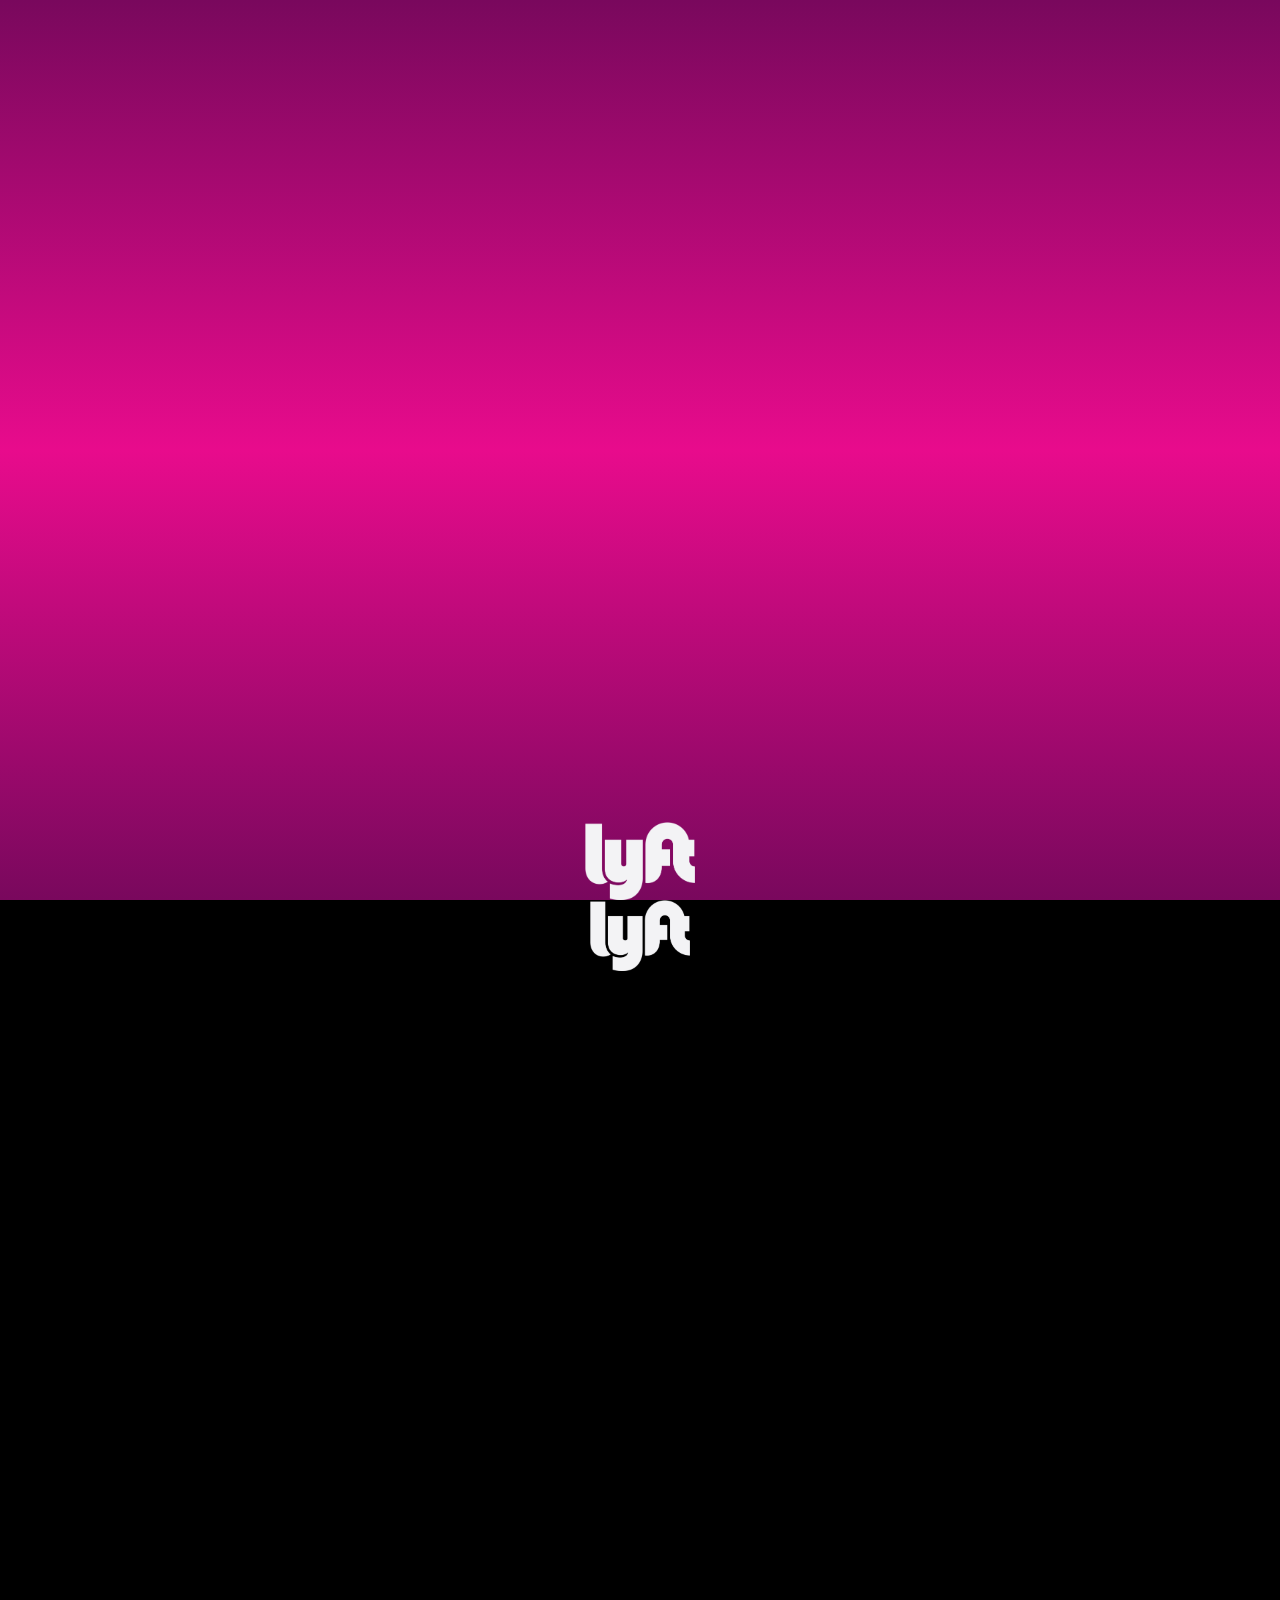
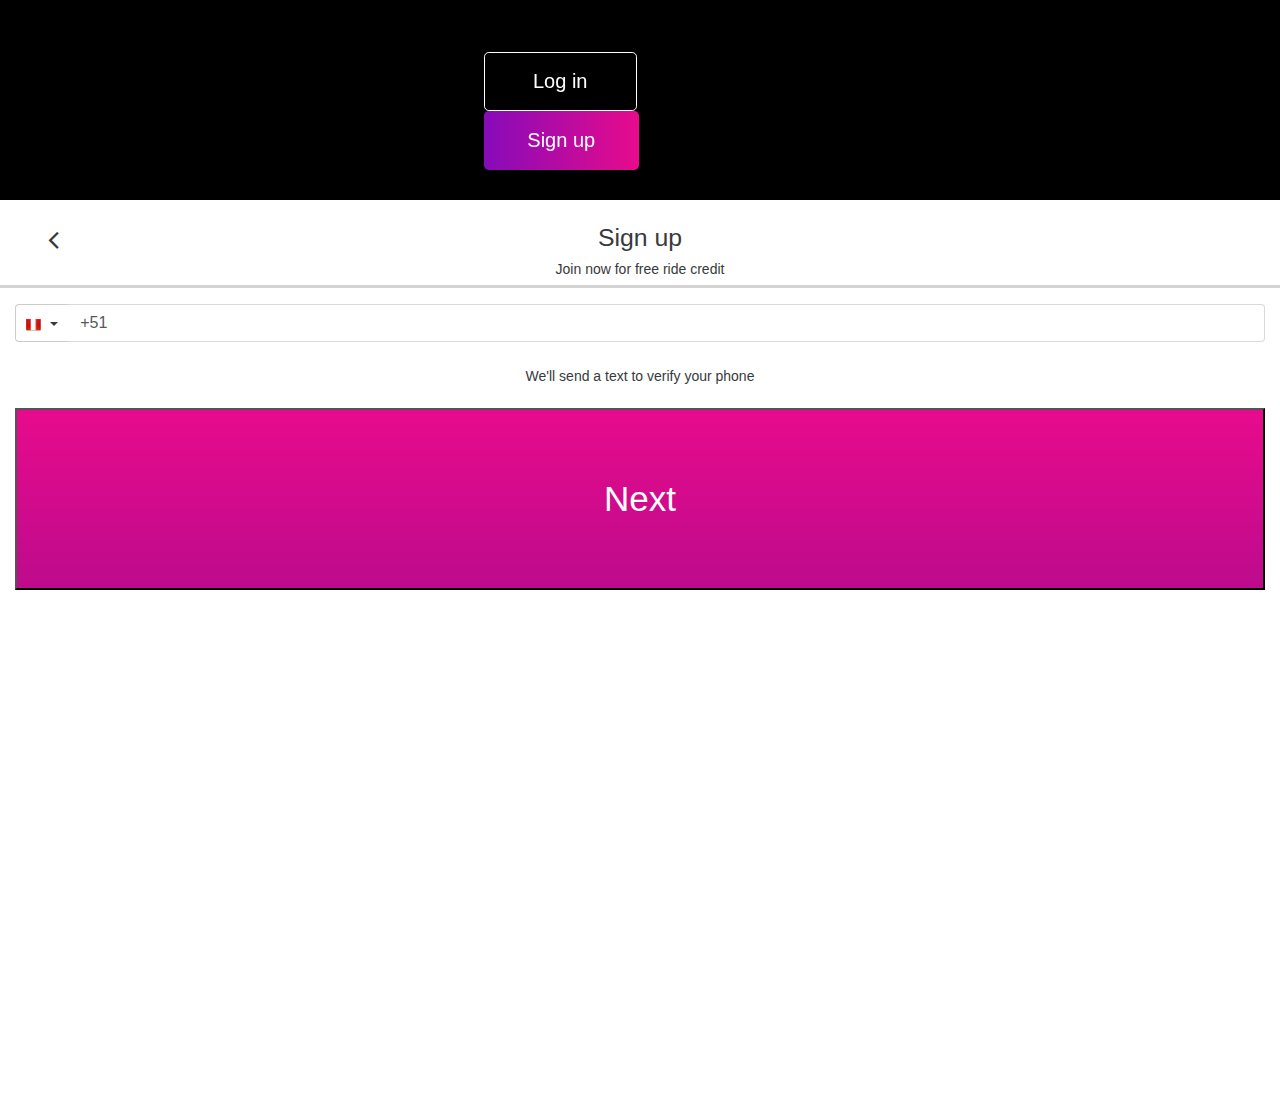
==== commit 9d1e8d78: "continuando lyft" ====
--- a/index.html
+++ b/index.html
@@ -14,7 +14,7 @@
 </head>
 <body>
 	<section class="container-fluid">
-		<!-- <article class="row intro">
+		<article class="row intro">
 			<img src="img/logo-lyft.png" width="110px" class="logoIntro">
 		</article>
 		<article class="row">
@@ -28,7 +28,7 @@
 					<button class="btn-outline-secondary btn botonSign btn-lg">Sign up</button>
 				</div>
 			</div>
-		</article> -->
+		</article>
 		<article class="row">
 			<div class="validacion">
 				<div class="text-xs-center">
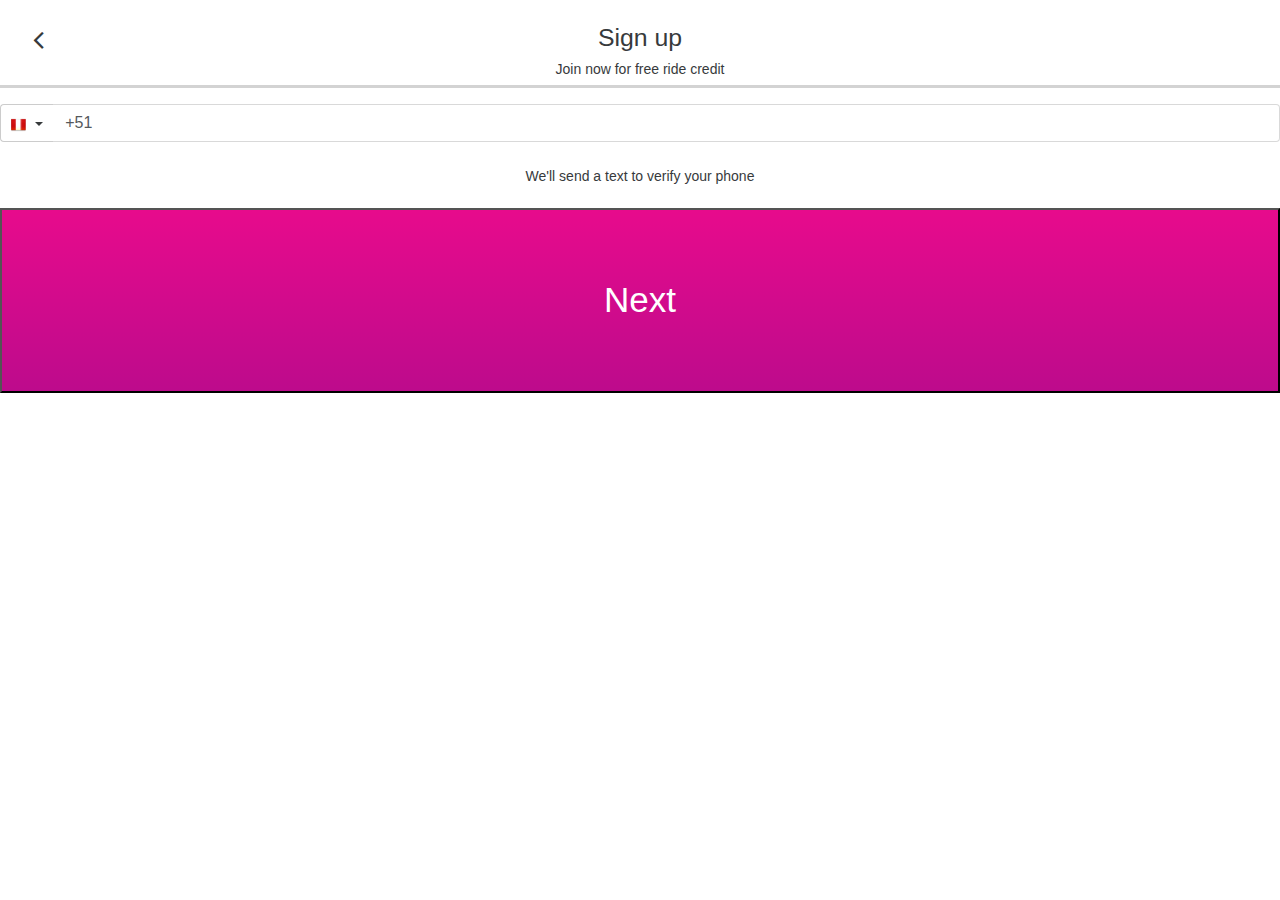
==== commit 7e458454: "añadiendo validacione y local storage" ====
--- a/index.html
+++ b/index.html
@@ -13,7 +13,7 @@
 	<title>Demo Lyft</title>
 </head>
 <body>
-	<section class="container-fluid">
+	<!-- <section class="container-fluid">
 		<article class="row intro">
 			<img src="img/logo-lyft.png" width="110px" class="logoIntro">
 		</article>
@@ -28,7 +28,7 @@
 					<button class="btn-outline-secondary btn botonSign btn-lg">Sign up</button>
 				</div>
 			</div>
-		</article>
+		</article> -->
 		<article class="row">
 			<div class="validacion">
 				<div class="text-xs-center">
@@ -46,7 +46,7 @@
 								</button>
 							</div>
 							<span class="input-group-addon iconoDatos">+51</span>
-							<input type="tel" name="inputCell" maxlength="9" class="form-control" id="inputCell" required>
+							<input type="tel" name="inputCell" maxlength="9" class="form-control inputCell" id="inputCell" required>
 						</div>
 						<label for="inputCell" generated="true" class="error estiloError m-l-2"></label>
 						<p class="text-xs-center">We'll send a text to verify your phone</p>
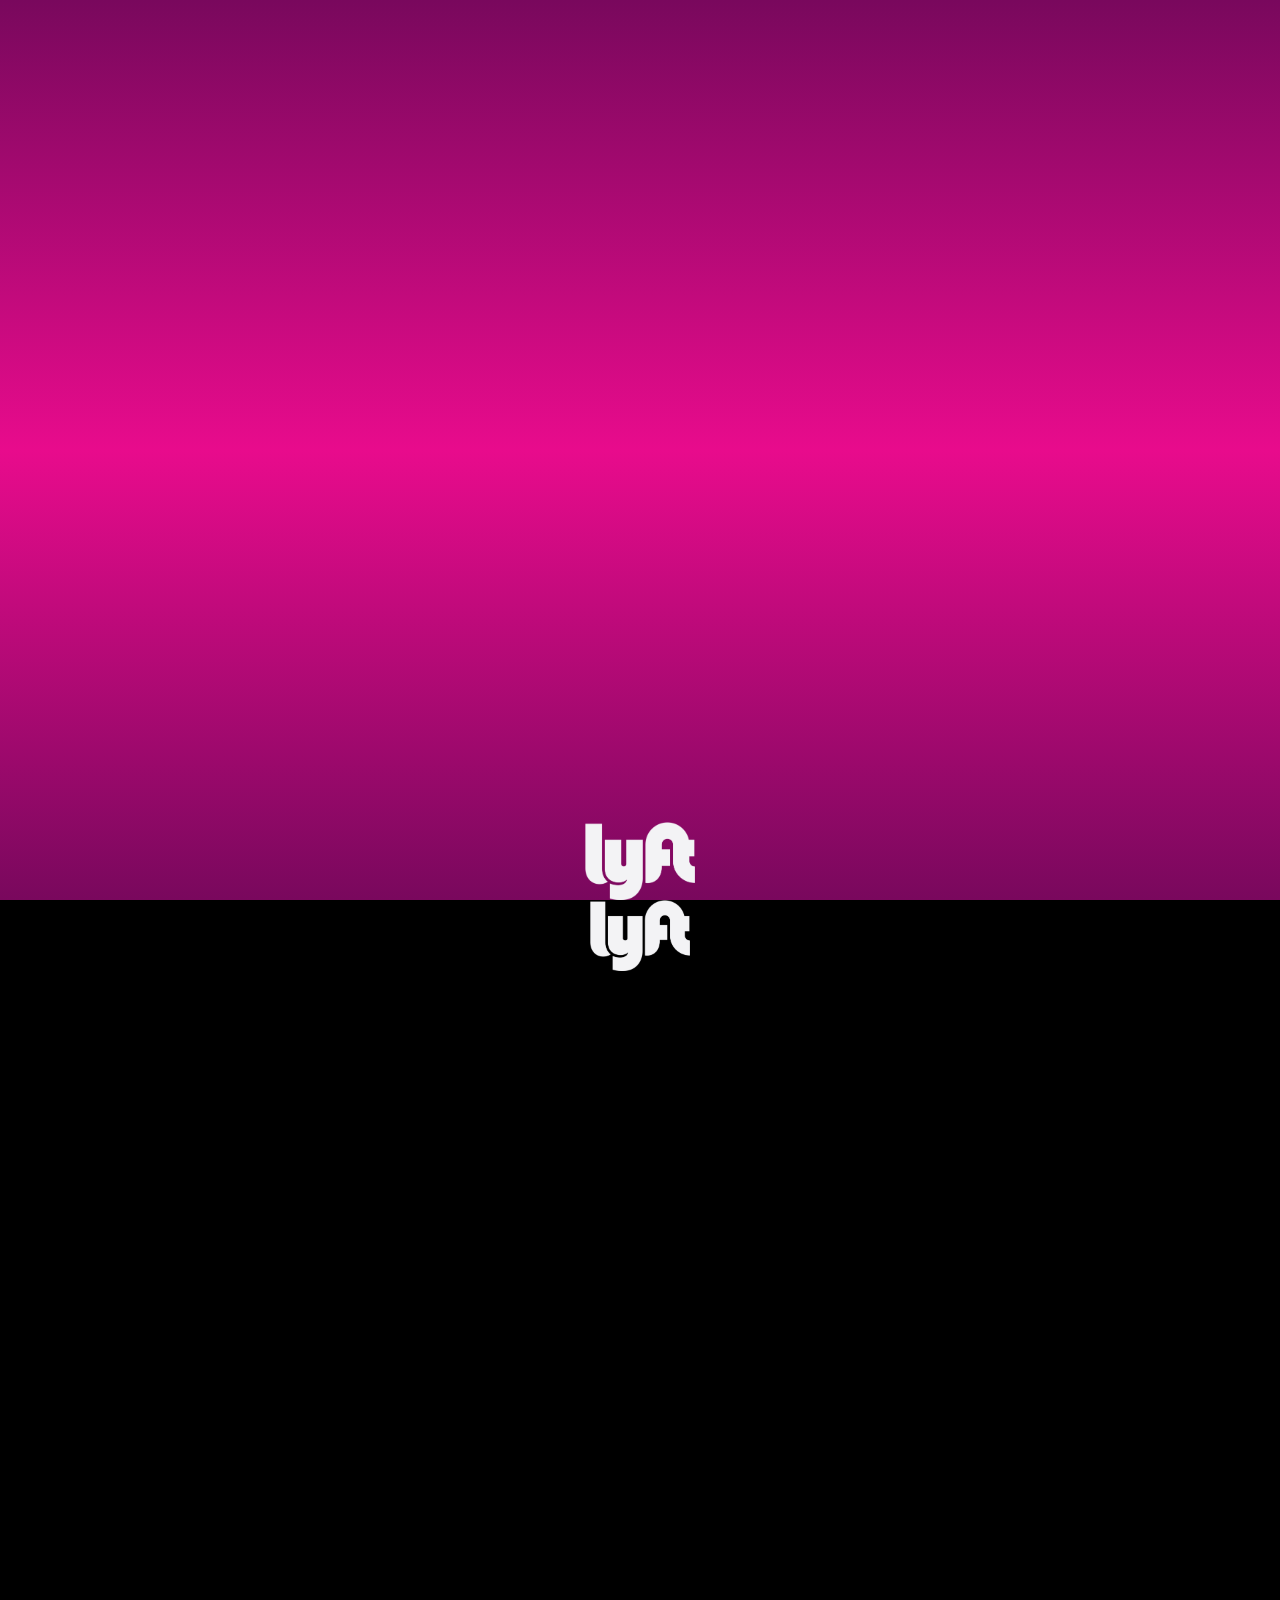
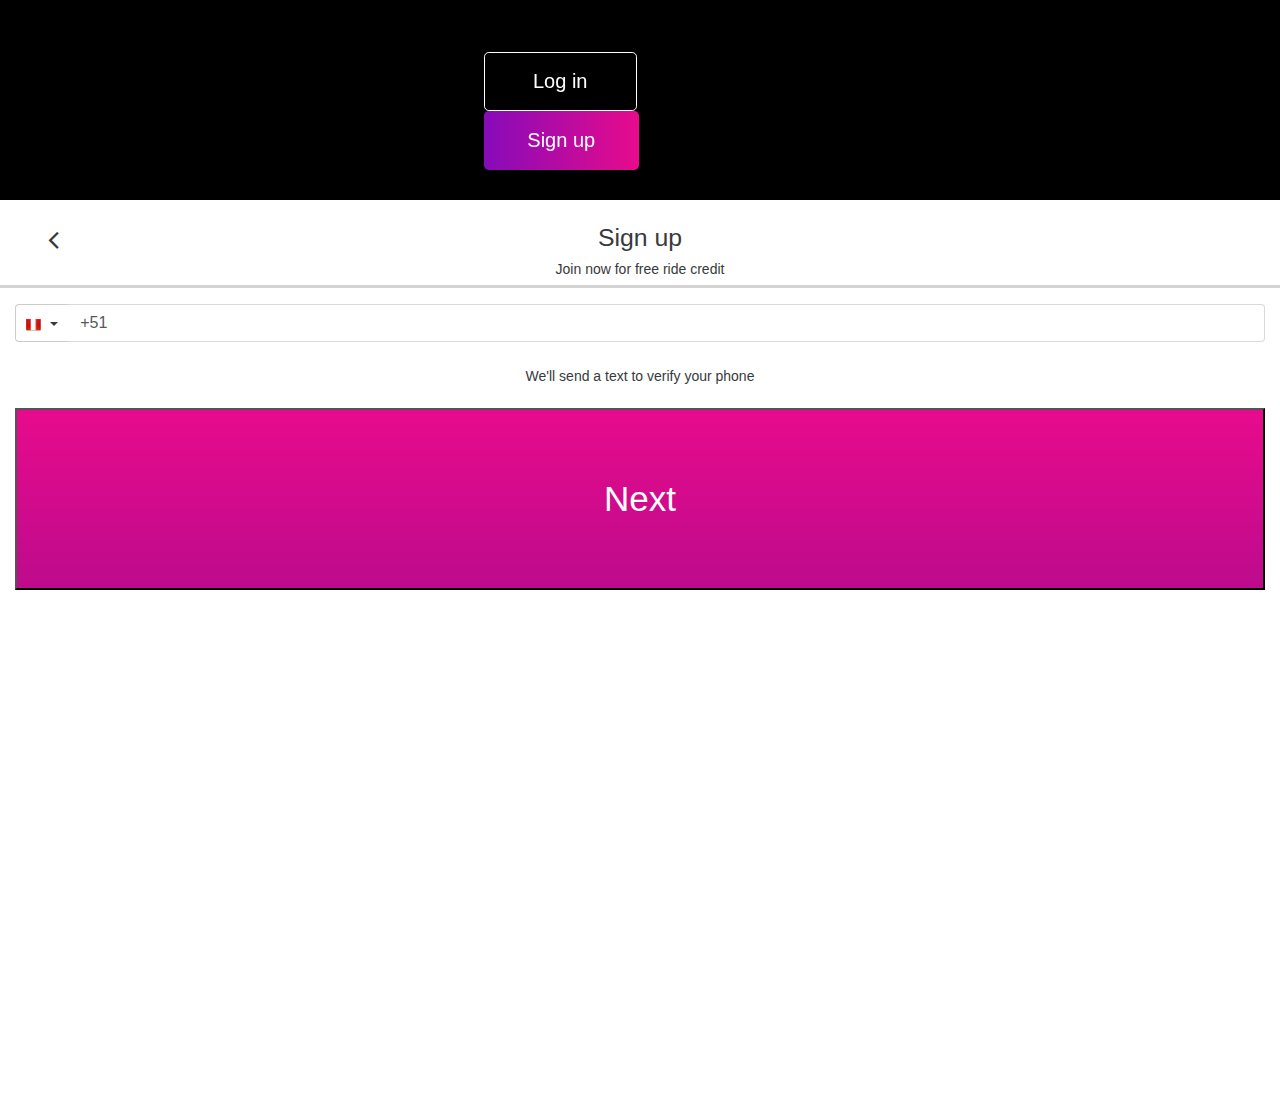
==== commit 76557707: "uno" ====
--- a/index.html
+++ b/index.html
@@ -13,7 +13,7 @@
 	<title>Demo Lyft</title>
 </head>
 <body>
-	<!-- <section class="container-fluid">
+	<section class="container-fluid">
 		<article class="row intro">
 			<img src="img/logo-lyft.png" width="110px" class="logoIntro">
 		</article>
@@ -28,7 +28,7 @@
 					<button class="btn-outline-secondary btn botonSign btn-lg">Sign up</button>
 				</div>
 			</div>
-		</article> -->
+		</article>
 		<article class="row">
 			<div class="validacion">
 				<div class="text-xs-center">
--- a/css/main.css
+++ b/css/main.css
@@ -171,6 +171,15 @@
     background-position-x: -71px;
 }
 
+.imagePerfil i{
+    width: 100vw;
+}
+
+.imagePerfil div{
+    border: none;
+    background: rgba(176, 196, 222, 0.44);
+}
+
 .ins-desde{
     font-size: 12px;
     background-color: rgb(225, 231, 234);
@@ -185,6 +194,10 @@
 
 .caja-col-info{
     margin-bottom: 15px;
+}
+
+.caja-col-info [name="perfil-ubic"]{
+    border:none;
 }
 
 article [name="code-tel"]{
@@ -207,8 +220,8 @@
 }
 
 .user-datos{
-    position: absolute;
-    z-index: -1;
+/*    position: absolute;
+    z-index: -1;*/
 }
 .caja-mapa {
     width: 85%;
